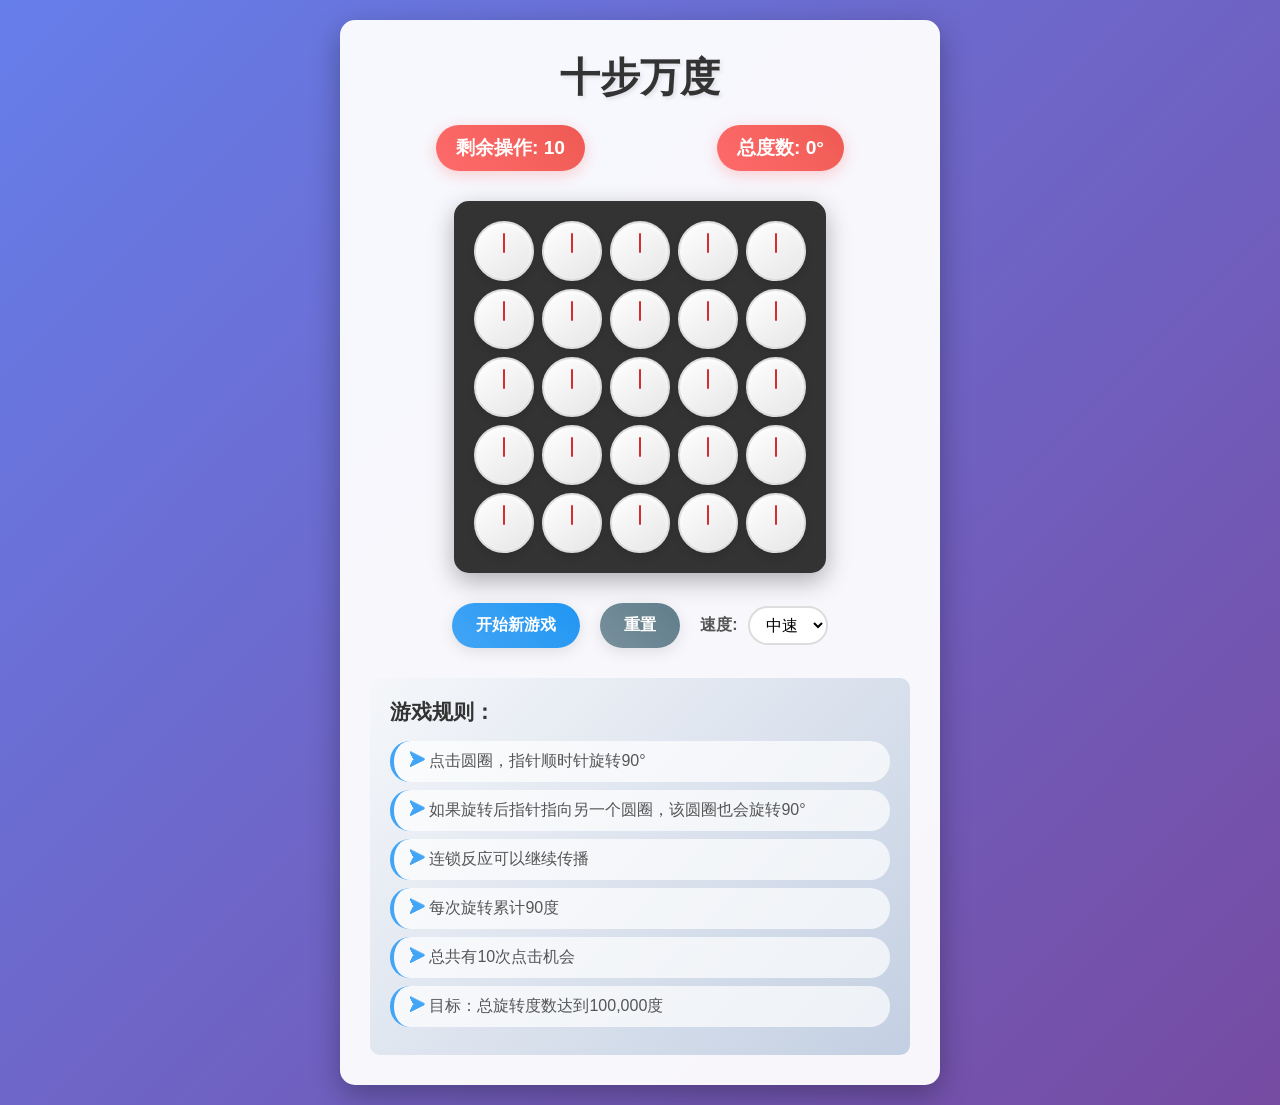
==== index.html @ ed0bb68f "Initial commit: game, demo, proofs and notes with bilingual README Co-Authored-By: Claude Fable 5.1 " ====
<!DOCTYPE html>
<html lang="zh-CN">
<head>
    <meta charset="UTF-8">
    <meta name="viewport" content="width=device-width, initial-scale=1.0">
    <title>十步万度</title>
    <link rel="stylesheet" href="style.css">
</head>
<body>
    <div class="game-container">
        <header>
            <h1>十步万度</h1>
            <div class="game-info">
                <div class="operations-left">
                    剩余操作: <span id="operationsLeft">10</span>
                </div>
                <div class="score">
                    总度数: <span id="score">0°</span>
                </div>
            </div>
        </header>

        <main>
            <div class="game-board">
                <div class="grid-container" id="gridContainer">
                    <!-- 5x5网格将由JavaScript动态生成 -->
                </div>
            </div>

            <div class="controls">
                <button id="newGameBtn" class="btn btn-primary">开始新游戏</button>
                <button id="resetBtn" class="btn btn-secondary">重置</button>
                <div class="speed-selector">
                    <label for="speed">速度:</label>
                    <select id="speed">
                        <option value="slow">慢速</option>
                        <option value="medium" selected>中速</option>
                        <option value="fast">快速</option>
                    </select>
                </div>
            </div>

            <div class="rules">
                <h3>游戏规则：</h3>
                <ul>
                    <li>点击圆圈，指针顺时针旋转90°</li>
                    <li>如果旋转后指针指向另一个圆圈，该圆圈也会旋转90°</li>
                    <li>连锁反应可以继续传播</li>
                    <li>每次旋转累计90度</li>
                    <li>总共有10次点击机会</li>
                    <li>目标：总旋转度数达到100,000度</li>
                </ul>
            </div>
        </main>

        <div id="gameMessage" class="message hidden"></div>
    </div>

    <script src="script.js"></script>
</body>
</html>
---- style.css ----
* {
    margin: 0;
    padding: 0;
    box-sizing: border-box;
}

body {
    font-family: 'Microsoft YaHei', Arial, sans-serif;
    background: linear-gradient(135deg, #667eea 0%, #764ba2 100%);
    min-height: 100vh;
    padding: 20px;
}

.game-container {
    max-width: 600px;
    margin: 0 auto;
    background: rgba(255, 255, 255, 0.95);
    border-radius: 15px;
    box-shadow: 0 10px 30px rgba(0, 0, 0, 0.3);
    padding: 30px;
}

header {
    text-align: center;
    margin-bottom: 30px;
}

h1 {
    color: #333;
    font-size: 2.5rem;
    margin-bottom: 20px;
    text-shadow: 2px 2px 4px rgba(0, 0, 0, 0.1);
}

.game-info {
    display: flex;
    justify-content: space-around;
    font-size: 1.2rem;
    font-weight: bold;
    color: #555;
}

.operations-left, .score {
    background: linear-gradient(45deg, #ff6b6b, #ee5a52);
    color: white;
    padding: 10px 20px;
    border-radius: 25px;
    box-shadow: 0 4px 15px rgba(255, 107, 107, 0.3);
}

.game-board {
    display: flex;
    justify-content: center;
    margin: 30px 0;
}

.grid-container {
    display: grid;
    grid-template-columns: repeat(5, 1fr);
    grid-template-rows: repeat(5, 1fr);
    gap: 8px;
    background: #333;
    border-radius: 15px;
    padding: 20px;
    box-shadow: 0 8px 25px rgba(0, 0, 0, 0.3);
}

.block {
    width: 60px;
    height: 60px;
    border-radius: 50%;
    background: linear-gradient(145deg, #ffffff, #e6e6e6);
    box-shadow: 
        0 4px 8px rgba(0, 0, 0, 0.1),
        inset 0 2px 4px rgba(255, 255, 255, 0.8);
    cursor: pointer;
    transition: all 0.3s ease;
    display: flex;
    align-items: center;
    justify-content: center;
    position: relative;
    border: 2px solid #ddd;
}

.block.can-trigger {
    background: linear-gradient(145deg, #a8e6a3, #81c784);
    border-color: #4caf50;
    box-shadow: 
        0 4px 8px rgba(76, 175, 80, 0.3),
        inset 0 2px 4px rgba(255, 255, 255, 0.8);
}

.block.cannot-trigger {
    background: linear-gradient(145deg, #bdbdbd, #9e9e9e);
    border-color: #757575;
    box-shadow: 
        0 4px 8px rgba(158, 158, 158, 0.3),
        inset 0 2px 4px rgba(255, 255, 255, 0.6);
}

.block:hover {
    transform: scale(1.05);
}

.block:hover:not(.can-trigger):not(.cannot-trigger) {
    box-shadow: 
        0 6px 12px rgba(0, 0, 0, 0.15),
        inset 0 2px 4px rgba(255, 255, 255, 0.9);
}

.block.can-trigger:hover {
    box-shadow: 
        0 6px 12px rgba(76, 175, 80, 0.4),
        inset 0 2px 4px rgba(255, 255, 255, 0.9);
}

.block.cannot-trigger:hover {
    box-shadow: 
        0 6px 12px rgba(158, 158, 158, 0.4),
        inset 0 2px 4px rgba(255, 255, 255, 0.7);
}

.block.active {
    background: linear-gradient(145deg, #ff6b6b, #ff5722);
    border-color: #d32f2f;
    animation: glow 0.6s ease;
}

.block.chain-active {
    background: linear-gradient(145deg, #42a5f5, #1976d2);
    border-color: #0d47a1;
    animation: chainReaction 0.4s ease;
}

.arrow {
    position: absolute;
    width: 2px;
    height: 20px;
    background: #d32f2f;
    border-radius: 1px;
    transform-origin: center center;
}

.arrow.up {
    transform: rotate(0deg);
    top: 10px;
    left: 50%;
    margin-left: -1px;
}

.arrow.right {
    transform: rotate(90deg);
    top: 50%;
    left: 30px;
    margin-top: -10px;
}

.arrow.down {
    transform: rotate(180deg);
    top: 30px;
    left: 50%;
    margin-left: -1px;
}

.arrow.left {
    transform: rotate(270deg);
    top: 50%;
    left: 10px;
    margin-top: -10px;
}

@keyframes glow {
    0%, 100% {
        box-shadow: 
            0 4px 8px rgba(0, 0, 0, 0.1),
            inset 0 2px 4px rgba(255, 255, 255, 0.8);
    }
    50% {
        box-shadow: 
            0 0 20px rgba(255, 107, 107, 0.8),
            inset 0 2px 4px rgba(255, 255, 255, 0.9);
    }
}

@keyframes chainReaction {
    0% {
        transform: scale(1);
    }
    50% {
        transform: scale(1.2);
    }
    100% {
        transform: scale(1);
    }
}

.controls {
    display: flex;
    justify-content: center;
    align-items: center;
    gap: 20px;
    margin: 30px 0;
    flex-wrap: wrap;
}

.btn {
    padding: 12px 24px;
    border: none;
    border-radius: 25px;
    font-size: 1rem;
    font-weight: bold;
    cursor: pointer;
    transition: all 0.3s ease;
    box-shadow: 0 4px 15px rgba(0, 0, 0, 0.1);
}

.btn-primary {
    background: linear-gradient(45deg, #42a5f5, #2196f3);
    color: white;
}

.btn-primary:hover {
    transform: translateY(-2px);
    box-shadow: 0 6px 20px rgba(66, 165, 245, 0.4);
}

.btn-secondary {
    background: linear-gradient(45deg, #78909c, #607d8b);
    color: white;
}

.btn-secondary:hover {
    transform: translateY(-2px);
    box-shadow: 0 6px 20px rgba(120, 144, 156, 0.4);
}

.speed-selector {
    display: flex;
    align-items: center;
    gap: 10px;
    font-weight: bold;
    color: #555;
}

.speed-selector select {
    padding: 8px 12px;
    border: 2px solid #ddd;
    border-radius: 20px;
    font-size: 1rem;
    background: white;
    outline: none;
    cursor: pointer;
}

.rules {
    background: linear-gradient(135deg, #f5f7fa 0%, #c3cfe2 100%);
    border-radius: 10px;
    padding: 20px;
    margin-top: 30px;
}

.rules h3 {
    color: #333;
    margin-bottom: 15px;
    font-size: 1.3rem;
}

.rules ul {
    list-style: none;
    padding: 0;
}

.rules li {
    background: rgba(255, 255, 255, 0.7);
    margin: 8px 0;
    padding: 10px 15px;
    border-radius: 20px;
    border-left: 4px solid #42a5f5;
    color: #555;
}

.rules li::before {
    content: '➤ ';
    color: #42a5f5;
    font-weight: bold;
}

.message {
    position: fixed;
    top: 50%;
    left: 50%;
    transform: translate(-50%, -50%);
    background: rgba(0, 0, 0, 0.9);
    color: white;
    padding: 20px 40px;
    border-radius: 10px;
    font-size: 1.2rem;
    font-weight: bold;
    z-index: 1000;
    animation: messageShow 0.5s ease;
}

.message.hidden {
    display: none;
}

.message.success {
    background: linear-gradient(45deg, #4caf50, #45a049);
}

.message.error {
    background: linear-gradient(45deg, #f44336, #d32f2f);
}

@keyframes messageShow {
    from {
        opacity: 0;
        transform: translate(-50%, -50%) scale(0.8);
    }
    to {
        opacity: 1;
        transform: translate(-50%, -50%) scale(1);
    }
}

@media (max-width: 600px) {
    .game-container {
        padding: 15px;
    }
    
    h1 {
        font-size: 2rem;
    }
    
    .game-info {
        flex-direction: column;
        gap: 10px;
    }
    
    .block {
        width: 50px;
        height: 50px;
    }
    
    .grid-container {
        padding: 15px;
        gap: 6px;
    }
    
    .controls {
        flex-direction: column;
        gap: 15px;
    }
}
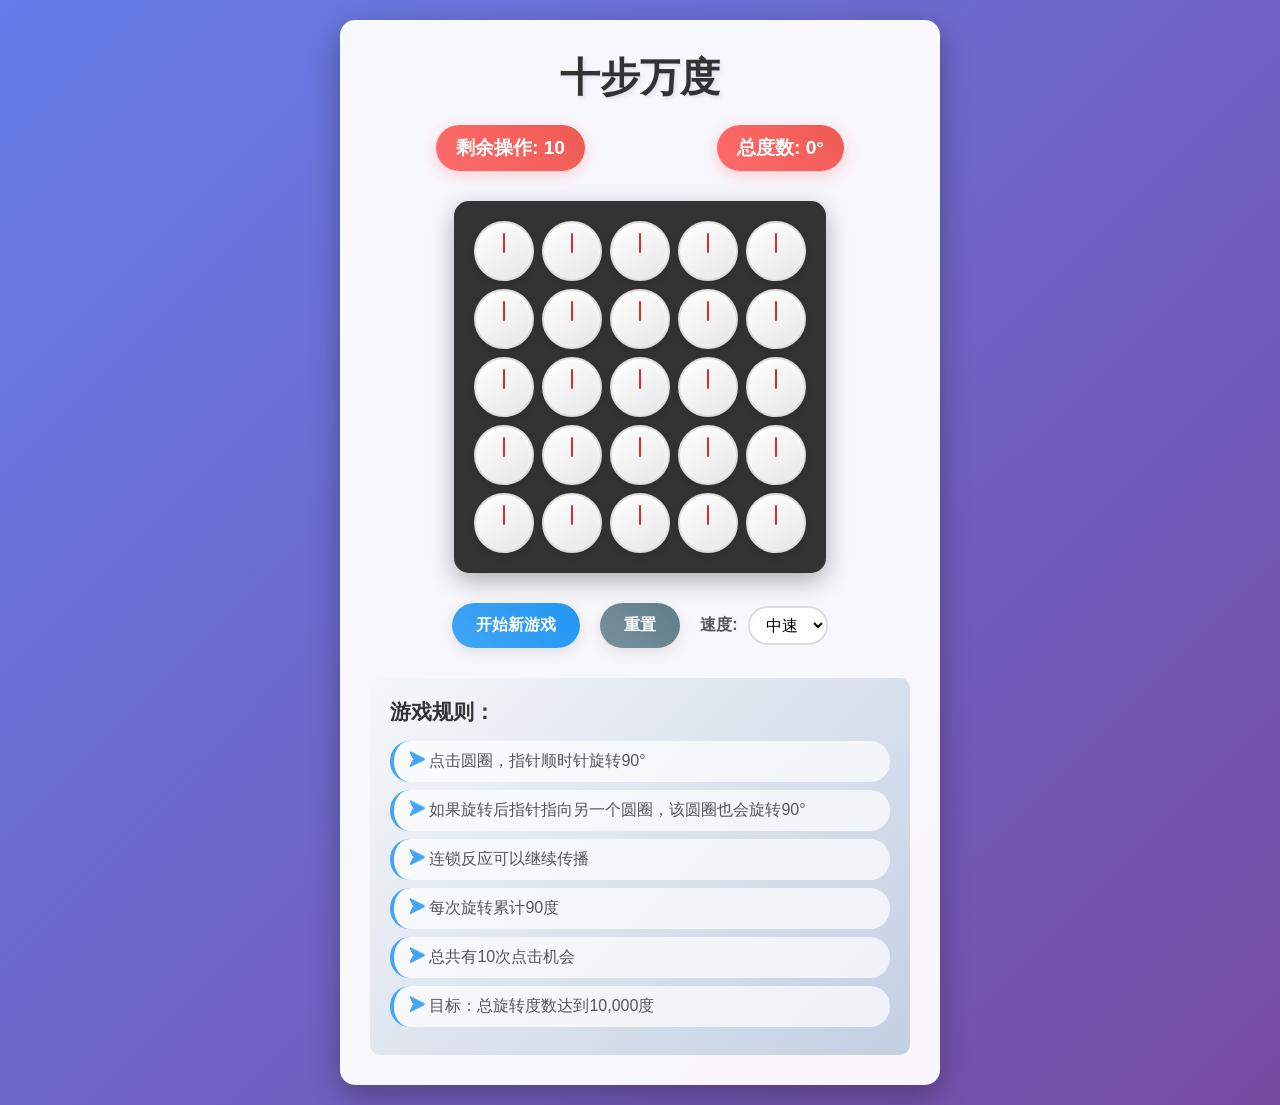
==== commit 1c04fc7a: "Add English game, demo and article; set game goal to 10,000 degrees index_en.html and demo/index_en." ====
--- a/index.html
+++ b/index.html
@@ -48,7 +48,7 @@
                     <li>连锁反应可以继续传播</li>
                     <li>每次旋转累计90度</li>
                     <li>总共有10次点击机会</li>
-                    <li>目标：总旋转度数达到100,000度</li>
+                    <li>目标：总旋转度数达到10,000度</li>
                 </ul>
             </div>
         </main>
